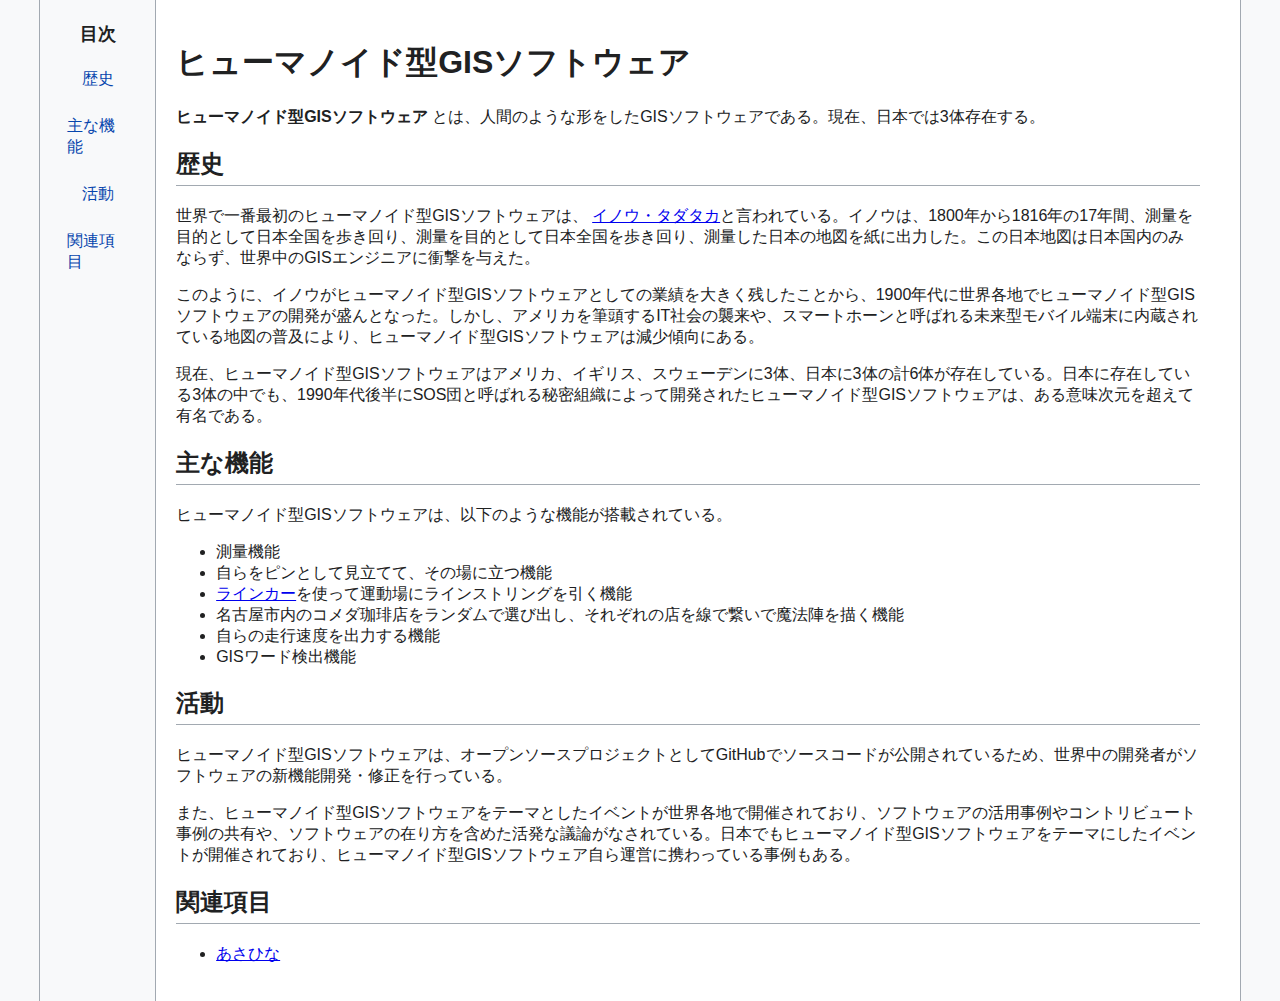
==== humanoid-gis-software.html @ e0a5ac76 "ヒューマノイド型GISソフトウェアの記事を作成" ====
<!DOCTYPE html>
<html lang="ja">
  <head>
    <meta charset="UTF-8" />
    <meta name="viewport" content="width=device-width, initial-scale=1.0" />
    <title>ヒューマノイド型GISソフトウェア</title>
    <link rel="stylesheet" href="./css/style.css" />
  </head>

  <body>
    <div class="container">
      <aside class="sidebar">
        <h1>目次</h1>
        <nav>
          <a href="#歴史">歴史</a>
          <a href="#主な機能">主な機能</a>
          <a href="#活動">活動</a>
          <a href="#関連項目">関連項目</a>
        </nav>
      </aside>
      <div class="content-wrapper">
        <main class="content" id="markdown-content">
          <h1 id="ヒューマノイド型gisソフトウェア">
            ヒューマノイド型GISソフトウェア
          </h1>
          <p>
            <strong>ヒューマノイド型GISソフトウェア</strong>
            とは、人間のような形をしたGISソフトウェアである。現在、日本では3体存在する。
          </p>
          <h2 id="歴史">歴史</h2>
          <p>
            世界で一番最初のヒューマノイド型GISソフトウェアは、
            <a
              href="https://ja.wikipedia.org/wiki/%E4%BC%8A%E8%83%BD%E5%BF%A0%E6%95%AC"
              >イノウ・タダタカ</a
            >と言われている。イノウは、1800年から1816年の17年間、測量を目的として日本全国を歩き回り、測量を目的として日本全国を歩き回り、測量した日本の地図を紙に出力した。この日本地図は日本国内のみならず、世界中のGISエンジニアに衝撃を与えた。
          </p>
          <p>
            このように、イノウがヒューマノイド型GISソフトウェアとしての業績を大きく残したことから、1900年代に世界各地でヒューマノイド型GISソフトウェアの開発が盛んとなった。しかし、アメリカを筆頭するIT社会の襲来や、スマートホーンと呼ばれる未来型モバイル端末に内蔵されている地図の普及により、ヒューマノイド型GISソフトウェアは減少傾向にある。
          </p>
          <p>
            現在、ヒューマノイド型GISソフトウェアはアメリカ、イギリス、スウェーデンに3体、日本に3体の計6体が存在している。日本に存在している3体の中でも、1990年代後半にSOS団と呼ばれる秘密組織によって開発されたヒューマノイド型GISソフトウェアは、ある意味次元を超えて有名である。
          </p>
          <h2 id="主な機能">主な機能</h2>
          <p>
            ヒューマノイド型GISソフトウェアは、以下のような機能が搭載されている。
          </p>
          <ul>
            <li>測量機能</li>
            <li>自らをピンとして見立てて、その場に立つ機能</li>
            <li>
              <a
                href="https://ja.wikipedia.org/wiki/%E3%83%A9%E3%82%A4%E3%83%B3%E3%83%91%E3%82%A6%E3%83%80%E3%83%BC"
                >ラインカー</a
              >を使って運動場にラインストリングを引く機能
            </li>
            <li>
              名古屋市内のコメダ珈琲店をランダムで選び出し、それぞれの店を線で繋いで魔法陣を描く機能
            </li>
            <li>自らの走行速度を出力する機能</li>
            <li>GISワード検出機能</li>
          </ul>
          <h2 id="活動">活動</h2>
          <p>
            ヒューマノイド型GISソフトウェアは、オープンソースプロジェクトとしてGitHubでソースコードが公開されているため、世界中の開発者がソフトウェアの新機能開発・修正を行っている。
          </p>
          <p>
            また、ヒューマノイド型GISソフトウェアをテーマとしたイベントが世界各地で開催されており、ソフトウェアの活用事例やコントリビュート事例の共有や、ソフトウェアの在り方を含めた活発な議論がなされている。日本でもヒューマノイド型GISソフトウェアをテーマにしたイベントが開催されており、ヒューマノイド型GISソフトウェア自ら運営に携わっている事例もある。
          </p>
          <h2 id="関連項目">関連項目</h2>
          <ul>
            <li><a href="./">あさひな</a></li>
          </ul>
        </main>
      </div>
    </div>
  </body>
</html>
---- css/style.css ----
body {
  font-family: sans-serif;
  background-color: #f8f9fa;
  color: #202122;
  margin: 0;
  padding: 0;
}
.container {
  display: flex;
  flex-direction: column;
  max-width: 1200px;
  margin: auto;
  background: white;
  border-left: 1px solid #a2a9b1;
  border-right: 1px solid #a2a9b1;
}
.sidebar {
  width: 100%;
  background: #f8f9fa;
  padding: 10px;
  border-bottom: 1px solid #a2a9b1;
}
.sidebar h1 {
  font-size: 18px;
  margin-bottom: 10px;
  text-align: center;
}
.sidebar nav {
  display: flex;
  flex-wrap: wrap;
  justify-content: center;
}
.sidebar nav a {
  padding: 8px 12px;
  margin: 5px;
  color: #0645ad;
  text-decoration: none;
}
.sidebar nav a:hover {
  background: #c8ccd1;
}
.content-wrapper {
  display: flex;
  flex-direction: column;
  padding: 20px;
}
@media (min-width: 768px) {
  .container {
    flex-direction: row;
  }
  .sidebar {
    width: 250px;
    border-bottom: none;
    border-right: 1px solid #a2a9b1;
  }
  .content-wrapper {
    flex-direction: row;
  }
}
.content {
  flex: 1;
  padding-right: 20px;
}
.content h2 {
  font-size: 24px;
  border-bottom: 1px solid #a2a9b1;
  padding-bottom: 5px;
}
.profile {
  width: 100%;
  background: #f8f9fa;
  padding: 10px;
  border-top: 1px solid #a2a9b1;
  text-align: center;
}
@media (min-width: 768px) {
  .profile {
    width: 250px;
    border-top: none;
    border-left: 1px solid #a2a9b1;
  }
}
.profile-header {
  background: #f4c2c2;
  padding: 10px;
  font-weight: bold;
  font-size: 18px;
}
.profile img {
  width: 100%;
  border-radius: 5px;
}
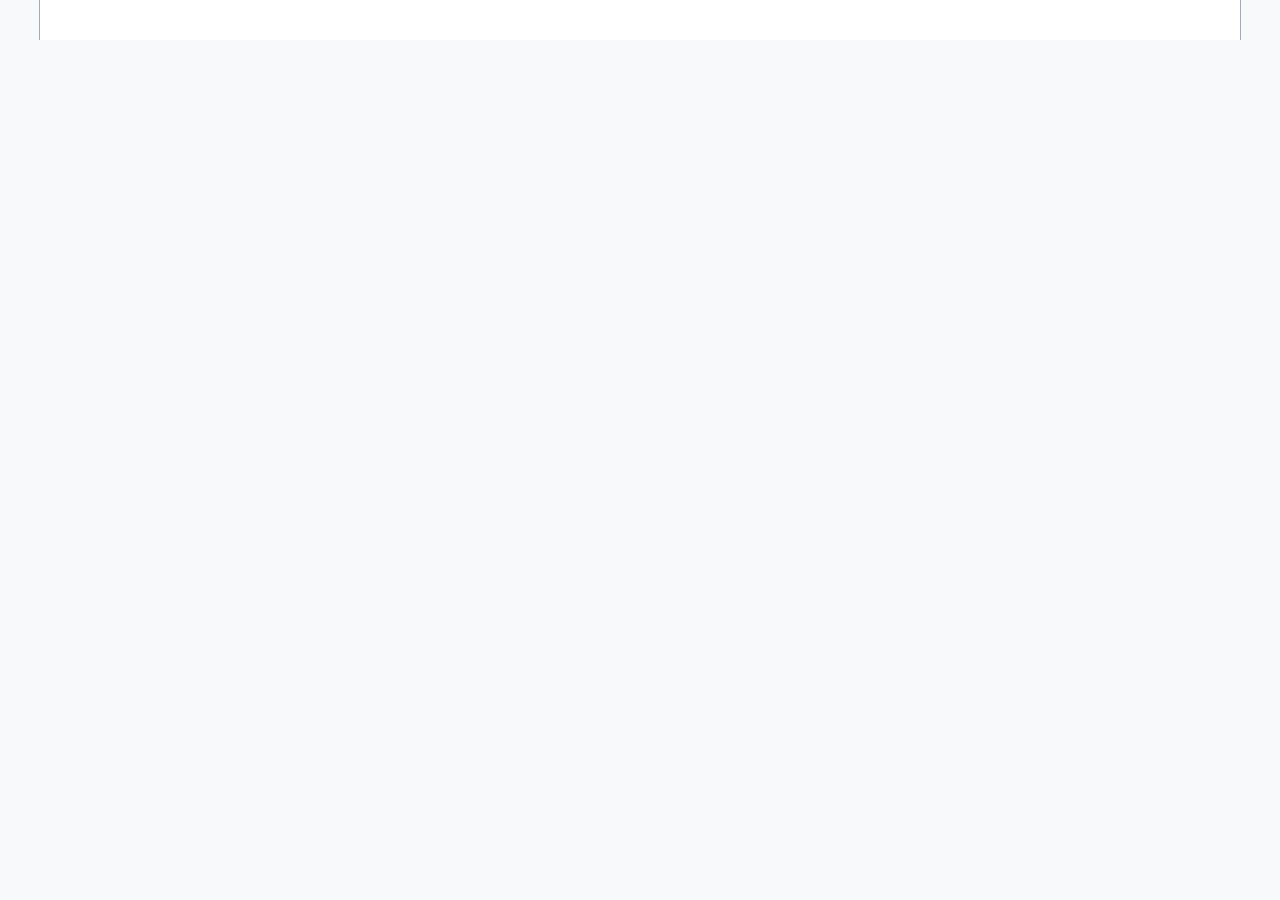
==== commit e84e9927: "逆に目次を消した" ====
--- a/humanoid-gis-software.html
+++ b/humanoid-gis-software.html
@@ -5,74 +5,25 @@
     <meta name="viewport" content="width=device-width, initial-scale=1.0" />
     <title>ヒューマノイド型GISソフトウェア</title>
     <link rel="stylesheet" href="./css/style.css" />
+    <script src="https://cdn.jsdelivr.net/npm/marked/marked.min.js"></script>
   </head>
 
   <body>
     <div class="container">
-      <aside class="sidebar">
-        <h1>目次</h1>
-        <nav>
-          <a href="#歴史">歴史</a>
-          <a href="#主な機能">主な機能</a>
-          <a href="#活動">活動</a>
-          <a href="#関連項目">関連項目</a>
-        </nav>
-      </aside>
       <div class="content-wrapper">
-        <main class="content" id="markdown-content">
-          <h1 id="ヒューマノイド型gisソフトウェア">
-            ヒューマノイド型GISソフトウェア
-          </h1>
-          <p>
-            <strong>ヒューマノイド型GISソフトウェア</strong>
-            とは、人間のような形をしたGISソフトウェアである。現在、日本では3体存在する。
-          </p>
-          <h2 id="歴史">歴史</h2>
-          <p>
-            世界で一番最初のヒューマノイド型GISソフトウェアは、
-            <a
-              href="https://ja.wikipedia.org/wiki/%E4%BC%8A%E8%83%BD%E5%BF%A0%E6%95%AC"
-              >イノウ・タダタカ</a
-            >と言われている。イノウは、1800年から1816年の17年間、測量を目的として日本全国を歩き回り、測量を目的として日本全国を歩き回り、測量した日本の地図を紙に出力した。この日本地図は日本国内のみならず、世界中のGISエンジニアに衝撃を与えた。
-          </p>
-          <p>
-            このように、イノウがヒューマノイド型GISソフトウェアとしての業績を大きく残したことから、1900年代に世界各地でヒューマノイド型GISソフトウェアの開発が盛んとなった。しかし、アメリカを筆頭するIT社会の襲来や、スマートホーンと呼ばれる未来型モバイル端末に内蔵されている地図の普及により、ヒューマノイド型GISソフトウェアは減少傾向にある。
-          </p>
-          <p>
-            現在、ヒューマノイド型GISソフトウェアはアメリカ、イギリス、スウェーデンに3体、日本に3体の計6体が存在している。日本に存在している3体の中でも、1990年代後半にSOS団と呼ばれる秘密組織によって開発されたヒューマノイド型GISソフトウェアは、ある意味次元を超えて有名である。
-          </p>
-          <h2 id="主な機能">主な機能</h2>
-          <p>
-            ヒューマノイド型GISソフトウェアは、以下のような機能が搭載されている。
-          </p>
-          <ul>
-            <li>測量機能</li>
-            <li>自らをピンとして見立てて、その場に立つ機能</li>
-            <li>
-              <a
-                href="https://ja.wikipedia.org/wiki/%E3%83%A9%E3%82%A4%E3%83%B3%E3%83%91%E3%82%A6%E3%83%80%E3%83%BC"
-                >ラインカー</a
-              >を使って運動場にラインストリングを引く機能
-            </li>
-            <li>
-              名古屋市内のコメダ珈琲店をランダムで選び出し、それぞれの店を線で繋いで魔法陣を描く機能
-            </li>
-            <li>自らの走行速度を出力する機能</li>
-            <li>GISワード検出機能</li>
-          </ul>
-          <h2 id="活動">活動</h2>
-          <p>
-            ヒューマノイド型GISソフトウェアは、オープンソースプロジェクトとしてGitHubでソースコードが公開されているため、世界中の開発者がソフトウェアの新機能開発・修正を行っている。
-          </p>
-          <p>
-            また、ヒューマノイド型GISソフトウェアをテーマとしたイベントが世界各地で開催されており、ソフトウェアの活用事例やコントリビュート事例の共有や、ソフトウェアの在り方を含めた活発な議論がなされている。日本でもヒューマノイド型GISソフトウェアをテーマにしたイベントが開催されており、ヒューマノイド型GISソフトウェア自ら運営に携わっている事例もある。
-          </p>
-          <h2 id="関連項目">関連項目</h2>
-          <ul>
-            <li><a href="./">あさひな</a></li>
-          </ul>
-        </main>
+        <main class="content" id="markdown-content"></main>
       </div>
     </div>
+    <script>
+      function loadMarkdown(file) {
+        fetch(file)
+          .then((response) => response.text())
+          .then((text) => {
+            document.getElementById("markdown-content").innerHTML =
+              marked.parse(text);
+          });
+      }
+      loadMarkdown("humanoid-gis-software/content.md");
+    </script>
   </body>
 </html>
